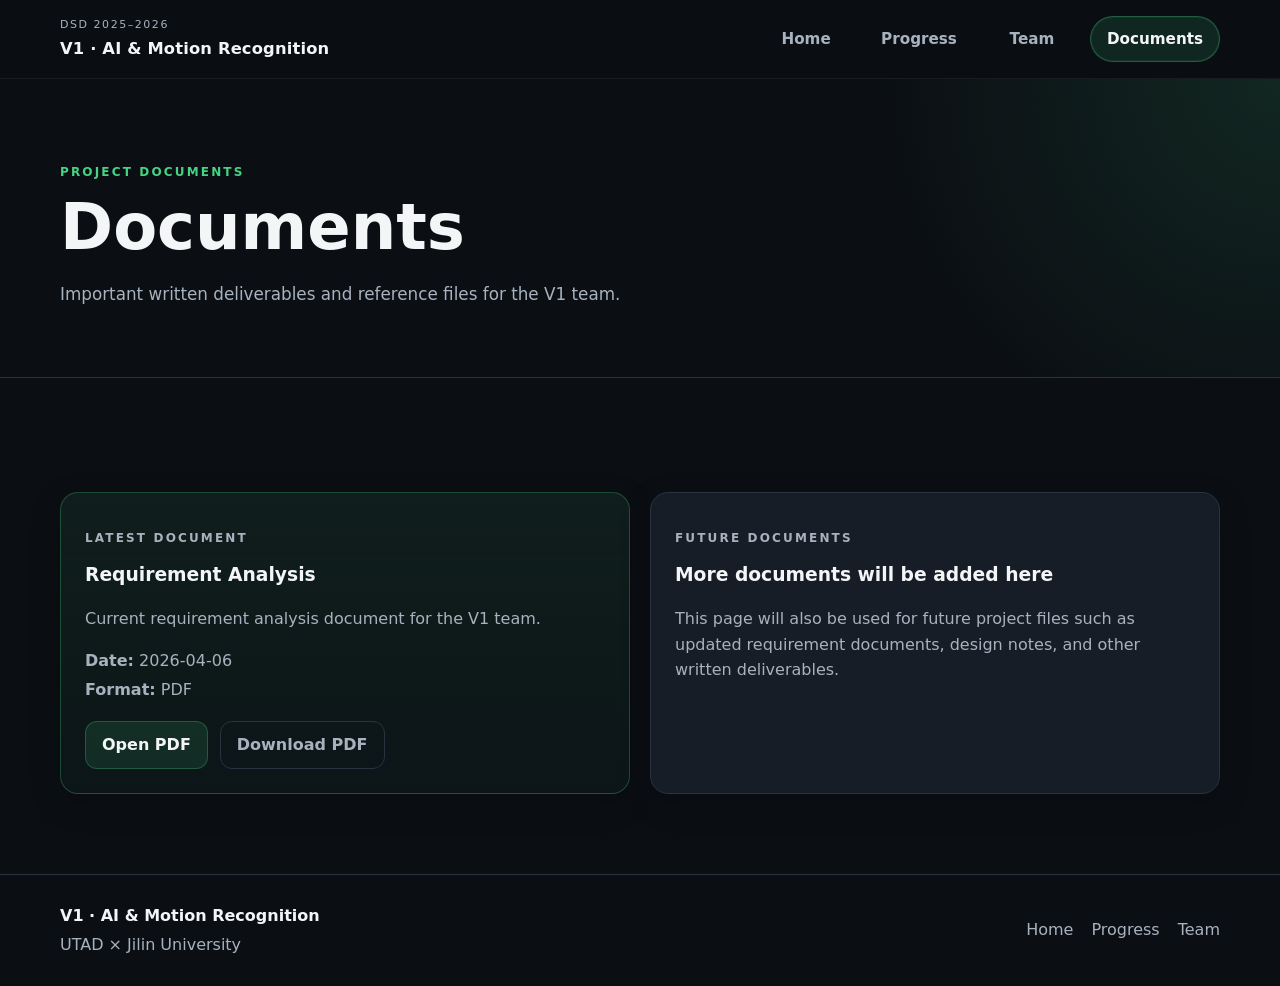
==== documents.html @ c8ba2cb6 "Clean history and remove large executable" ====
<!DOCTYPE html>
<html lang="en">
<head>
  <meta charset="UTF-8" />
  <meta name="viewport" content="width=device-width, initial-scale=1.0" />
  <title>V1 · Documents</title>
  <meta name="description" content="Project documents for V1 AI & Motion Recognition." />
  <link rel="stylesheet" href="style.css" />
</head>
<body>
  <header class="topbar">
    <div class="container nav">
      <div class="brand">
        <span class="brand-tag">DSD 2025–2026</span>
        <span class="brand-title">V1 · AI & Motion Recognition</span>
      </div>

      <button class="menu-toggle" id="menuToggle" aria-label="Open menu">☰</button>

      <nav id="mainNav" class="nav-links">
        <a href="index.html" class="nav-link">Home</a>
        <a href="progress.html" class="nav-link">Progress</a>
        <a href="team.html" class="nav-link">Team</a>
        <a href="documents.html" class="nav-link">Documents</a>
      </nav>
    </div>
  </header>

  <section class="hero" style="padding: 72px 0 52px;">
    <div class="container">
      <p class="eyebrow">PROJECT DOCUMENTS</p>
      <h1 style="max-width: none;">Documents</h1>
      <p class="hero-text">
        Important written deliverables and reference files for the V1 team.
      </p>
    </div>
  </section>

  <section class="section">
    <div class="container">
      <div class="grid two">
        <div class="card document-card featured-doc">
          <p class="section-number">LATEST DOCUMENT</p>
          <h3>Requirement Analysis</h3>
          <p>
            Current requirement analysis document for the V1 team.
          </p>

          <div class="doc-meta">
            <p><strong>Date:</strong> 2026-04-06</p>
            <p><strong>Format:</strong> PDF</p>
          </div>

          <div class="doc-actions">
            <a class="doc-button" href="assets/docs/requirement-analysis.pdf" target="_blank">Open PDF</a>
            <a class="doc-button secondary" href="assets/docs/requirement-analysis.pdf" download>Download PDF</a>
          </div>
        </div>

        <div class="card document-card">
          <p class="section-number">FUTURE DOCUMENTS</p>
          <h3>More documents will be added here</h3>
          <p>
            This page will also be used for future project files such as updated requirement documents,
            design notes, and other written deliverables.
          </p>
        </div>
      </div>
    </div>
  </section>

  <footer class="footer">
    <div class="container footer-wrap">
      <div>
        <strong>V1 · AI & Motion Recognition</strong>
        <p>UTAD × Jilin University</p>
      </div>

      <div class="footer-links">
        <a href="index.html">Home</a>
        <a href="progress.html">Progress</a>
        <a href="team.html">Team</a>
      </div>
    </div>
  </footer>

  <script src="script.js"></script>
</body>
</html>
---- style.css ----
:root {
  --bg: #0b0f14;
  --bg-soft: #121821;
  --card: #161d27;
  --text: #f3f5f7;
  --muted: #a8b2bf;
  --line: #283241;
  --accent: #45d483;
  --accent-soft: rgba(69, 212, 131, 0.12);
  --container: 1160px;
  --radius: 18px;
  --shadow: 0 10px 30px rgba(0, 0, 0, 0.22);
}

* {
  box-sizing: border-box;
}

html {
  scroll-behavior: smooth;
}

body {
  margin: 0;
  font-family: Inter, system-ui, Arial, sans-serif;
  background: var(--bg);
  color: var(--text);
  line-height: 1.6;
}

a {
  color: inherit;
  text-decoration: none;
}

.container {
  width: min(var(--container), calc(100% - 2rem));
  margin: 0 auto;
}

/* NAVBAR */

.topbar {
  position: sticky;
  top: 0;
  z-index: 100;
  background: rgba(11, 15, 20, 0.88);
  backdrop-filter: blur(12px);
  border-bottom: 1px solid rgba(255, 255, 255, 0.06);
}

.nav {
  display: flex;
  align-items: center;
  justify-content: space-between;
  min-height: 78px;
  gap: 20px;
}

.brand {
  display: flex;
  flex-direction: column;
  gap: 2px;
}

.brand-tag {
  font-size: 11px;
  color: var(--muted);
  text-transform: uppercase;
  letter-spacing: 0.14em;
}

.brand-title {
  font-weight: 800;
  font-size: 1.02rem;
  letter-spacing: 0.01em;
}

.nav-links {
  display: flex;
  align-items: center;
  gap: 10px;
}

.nav-link {
  display: inline-flex;
  align-items: center;
  justify-content: center;
  min-width: 96px;
  padding: 10px 16px;
  border-radius: 999px;
  border: 1px solid transparent;
  color: var(--muted);
  font-size: 0.95rem;
  font-weight: 600;
  background: transparent;
  transition: 0.2s ease;
}

.nav-link:hover {
  color: var(--text);
  background: rgba(255, 255, 255, 0.05);
  border-color: rgba(255, 255, 255, 0.08);
}

 .nav-link.active {
  color: var(--text);
  background: var(--accent-soft);
  border-color: rgba(69, 212, 131, 0.32);
  box-shadow: inset 0 0 0 1px rgba(69, 212, 131, 0.08);
}

.menu-toggle {
  display: none;
  background: rgba(255, 255, 255, 0.03);
  border: 1px solid var(--line);
  color: var(--text);
  border-radius: 12px;
  padding: 9px 12px;
  cursor: pointer;
  font-size: 1rem;
}

/* HERO */

.hero {
  padding: 90px 0 70px;
  border-bottom: 1px solid var(--line);
  background:
    radial-gradient(circle at top right, rgba(69, 212, 131, 0.12), transparent 30%),
    var(--bg);
}

.hero-grid {
  display: grid;
  grid-template-columns: 1.15fr 1fr;
  gap: 40px;
  align-items: center;
}

.eyebrow,
.section-number {
  color: var(--accent);
  font-size: 12px;
  font-weight: 700;
  letter-spacing: 0.18em;
  text-transform: uppercase;
}

.hero h1 {
  font-size: clamp(2.4rem, 5vw, 4.4rem);
  line-height: 1.05;
  margin: 12px 0 20px;
  max-width: 12ch;
}

.hero-text,
.section-intro {
  color: var(--muted);
  font-size: 1.05rem;
  max-width: 760px;
}

.hero-tags {
  display: flex;
  flex-wrap: wrap;
  gap: 12px;
  margin-top: 28px;
}

.hero-tags span,
.badge {
  border: 1px solid var(--line);
  background: var(--bg-soft);
  padding: 8px 12px;
  border-radius: 999px;
  font-size: 0.9rem;
  color: var(--muted);
}

.badge.active {
  border-color: rgba(69, 212, 131, 0.4);
  background: var(--accent-soft);
  color: var(--text);
}

.hero-cards {
  display: grid;
  grid-template-columns: 1fr 1fr;
  gap: 16px;
}

/* SECTIONS */

.section {
  padding: 80px 0;
}

.section.alt {
  background: var(--bg-soft);
  border-top: 1px solid var(--line);
  border-bottom: 1px solid var(--line);
}

.section h2 {
  font-size: clamp(1.8rem, 3vw, 2.6rem);
  margin: 8px 0 14px;
}

.grid {
  display: grid;
  gap: 20px;
  margin-top: 34px;
}

.grid.three {
  grid-template-columns: repeat(3, 1fr);
}

.grid.two {
  grid-template-columns: repeat(2, 1fr);
}

/* CARDS */

.card {
  background: var(--card);
  border: 1px solid var(--line);
  border-radius: var(--radius);
  padding: 24px;
  box-shadow: var(--shadow);
}

.card h3 {
  margin-top: 0;
  margin-bottom: 10px;
}

.card p,
.card li {
  color: var(--muted);
}

.card ul {
  margin: 14px 0 0;
  padding-left: 20px;
}

.card-top {
  display: flex;
  justify-content: space-between;
  align-items: center;
  gap: 12px;
}

.stat-card h3 {
  margin: 6px 0;
  font-size: 1.35rem;
}

.stat-label,
.news-meta,
.role {
  color: var(--muted);
  font-size: 0.92rem;
}

/* ARCHITECTURE */

.arch-box {
  background: var(--card);
  border: 1px solid var(--line);
  border-radius: var(--radius);
  padding: 24px;
  min-height: 220px;
}

.arch-box.featured {
  background: linear-gradient(180deg, rgba(69, 212, 131, 0.12), rgba(69, 212, 131, 0.05));
  border-color: rgba(69, 212, 131, 0.28);
}

.arch-label {
  display: inline-block;
  color: var(--accent);
  font-size: 0.82rem;
  margin-bottom: 8px;
  text-transform: uppercase;
  letter-spacing: 0.08em;
}

.system-layout {
  display: grid;
  grid-template-columns: 1fr 1.25fr 1fr;
  gap: 20px;
  margin-top: 34px;
  align-items: stretch;
}

.server-box {
  min-height: auto;
}

.server-split {
  display: grid;
  grid-template-columns: 1fr 1fr;
  gap: 14px;
  margin-top: 16px;
}

.mini-panel {
  background: rgba(255, 255, 255, 0.04);
  border: 1px solid rgba(255, 255, 255, 0.08);
  border-radius: 14px;
  padding: 16px;
}

.mini-panel h4 {
  margin: 0 0 8px;
  font-size: 1rem;
}

.mini-panel p {
  margin: 0;
  color: var(--muted);
}

.flow-note {
  margin-top: 16px;
  padding: 14px 16px;
  border-radius: 14px;
  background: rgba(0, 0, 0, 0.14);
  color: var(--muted);
  border: 1px solid rgba(255, 255, 255, 0.08);
}

/* NEWS / TEAM */

.news-list {
  display: grid;
  gap: 18px;
  margin-top: 34px;
}

.member-card {
  text-align: center;
}

.avatar {
  width: 60px;
  height: 60px;
  border-radius: 16px;
  display: grid;
  place-items: center;
  background: var(--accent-soft);
  border: 1px solid rgba(69, 212, 131, 0.25);
  margin: 0 auto 14px;
  font-weight: 700;
  color: var(--text);
}

.member-meta {
  color: var(--accent);
  font-size: 0.9rem;
  font-weight: 600;
  margin-top: -2px;
  margin-bottom: 10px;
}

/* FOOTER */

.footer {
  border-top: 1px solid var(--line);
  padding: 28px 0;
}

.footer-wrap {
  display: flex;
  align-items: center;
  justify-content: space-between;
  gap: 20px;
}

.footer-wrap p {
  margin: 4px 0 0;
  color: var(--muted);
}

.footer-links {
  display: flex;
  gap: 18px;
  flex-wrap: wrap;
}

.footer-links a {
  color: var(--muted);
}

.footer-links a:hover {
  color: var(--text);
}

/* RESPONSIVE */

@media (max-width: 1100px) {
  .system-layout,
  .server-split {
    grid-template-columns: 1fr;
  }
}

@media (max-width: 980px) {
  .hero-grid,
  .grid.three,
  .grid.two {
    grid-template-columns: 1fr;
  }

  .hero-cards {
    grid-template-columns: 1fr;
  }
}

@media (max-width: 760px) {
  .menu-toggle {
    display: block;
  }

  .nav-links {
    position: absolute;
    top: 78px;
    left: 0;
    right: 0;
    display: none;
    flex-direction: column;
    align-items: stretch;
    gap: 0;
    background: rgba(11, 15, 20, 0.98);
    border-bottom: 1px solid var(--line);
    padding: 10px;
  }

  .nav-links.open {
    display: flex;
  }

  .nav-link {
    width: 100%;
    min-width: unset;
    justify-content: flex-start;
    border-radius: 14px;
    padding: 14px 16px;
  }

  .footer-wrap {
    flex-direction: column;
    align-items: flex-start;
  }
}

.status-list {
  list-style: none;
  padding-left: 0;
  margin: 14px 0 0;
}

.status-list li {
  display: flex;
  flex-direction: column;
  gap: 4px;
  padding: 12px 0;
  border-bottom: 1px solid rgba(255, 255, 255, 0.06);
}

.status-list li:last-child {
  border-bottom: none;
}

.item-date {
  font-size: 0.82rem;
  font-weight: 700;
  color: var(--accent);
  letter-spacing: 0.03em;
}

.item-text {
  color: var(--muted);
}

.work-log-section {
  padding: 48px 0 0;
}

.avatar-img {
  width: 84px;
  height: 84px;
  border-radius: 20px;
  object-fit: cover;
  display: block;
  margin: 0 auto 14px;
  border: 1px solid rgba(69, 212, 131, 0.25);
  box-shadow: var(--shadow);
}

.avatar-detail {
  width: 96px;
  height: 96px;
  margin: 0;
}

.member-link-card {
  transition: transform 0.2s ease, border-color 0.2s ease;
}

.member-link-card:hover {
  transform: translateY(-4px);
  border-color: rgba(69, 212, 131, 0.28);
}

.member-detail-section {
  scroll-margin-top: 110px;
}

.member-detail-header {
  display: flex;
  gap: 20px;
  align-items: center;
  margin-bottom: 18px;
}

.member-summary {
  margin-bottom: 22px;
}

.detail-grid,
.detail-status-grid {
  margin-top: 18px;
}

.detail-box {
  background: rgba(255, 255, 255, 0.03);
  border: 1px solid rgba(255, 255, 255, 0.06);
  border-radius: 14px;
  padding: 18px;
}

.detail-list {
  margin: 12px 0 0;
  padding-left: 18px;
}

.detail-last-updated {
  color: var(--muted);
  font-size: 0.9rem;
  margin-top: 6px;
}

.worklog-box {
  margin-top: 18px;
}

.worklog-list {
  display: grid;
  gap: 16px;
  margin-top: 14px;
}

.worklog-item {
  display: grid;
  grid-template-columns: 130px 1fr;
  gap: 16px;
  padding: 14px 0;
  border-bottom: 1px solid rgba(255, 255, 255, 0.06);
}

.worklog-item:last-child {
  border-bottom: none;
}

.worklog-date {
  font-size: 0.85rem;
  font-weight: 700;
  color: var(--accent);
}

.worklog-content h4 {
  margin: 0 0 6px;
  font-size: 1rem;
}

.worklog-content p {
  margin: 0;
  color: var(--muted);
}

@media (max-width: 760px) {
  .member-detail-header {
    flex-direction: column;
    align-items: flex-start;
  }

  .worklog-item {
    grid-template-columns: 1fr;
    gap: 8px;
  }
}

.avatar-small {
  width: 110px;
  height: 110px;
  border-radius: 20px;
  object-fit: cover;
}

.avatar-small {
  width: 110px;
  height: 110px;
  border-radius: 20px;
  object-fit: cover;
}

.document-card {
  min-height: 260px;
}

.featured-doc {
  border-color: rgba(69, 212, 131, 0.28);
  background: linear-gradient(180deg, rgba(69, 212, 131, 0.08), rgba(69, 212, 131, 0.03));
}

.doc-meta {
  margin-top: 14px;
}

.doc-meta p {
  margin: 4px 0;
}

.doc-actions {
  display: flex;
  gap: 12px;
  flex-wrap: wrap;
  margin-top: 18px;
}

.doc-button {
  display: inline-block;
  padding: 10px 16px;
  border-radius: 12px;
  border: 1px solid rgba(69, 212, 131, 0.28);
  background: var(--accent-soft);
  color: var(--text);
  font-weight: 600;
  transition: 0.2s ease;
}

.doc-button:hover {
  background: rgba(69, 212, 131, 0.18);
}

.doc-button.secondary {
  background: transparent;
  border: 1px solid var(--line);
  color: var(--muted);
}

.doc-button.secondary:hover {
  color: var(--text);
  background: rgba(255, 255, 255, 0.05);
}
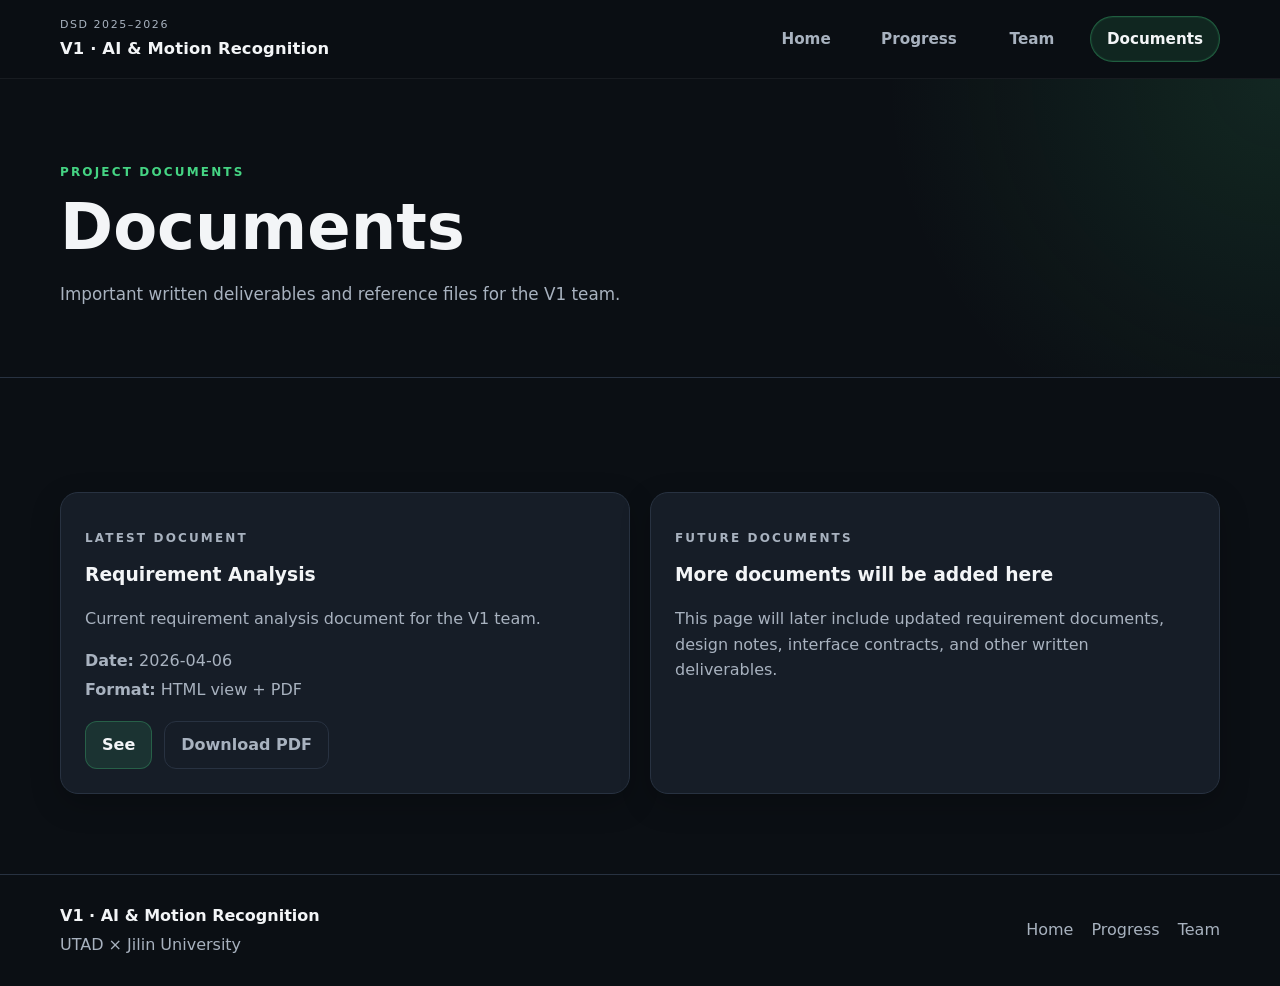
==== commit 68963539: "Move requirement analysis HTML to assets and update documents page" ====
--- a/documents.html
+++ b/documents.html
@@ -6,6 +6,52 @@
   <title>V1 · Documents</title>
   <meta name="description" content="Project documents for V1 AI & Motion Recognition." />
   <link rel="stylesheet" href="style.css" />
+  <style>
+    .document-card {
+      min-height: 260px;
+    }
+
+    .doc-meta {
+      margin-top: 14px;
+    }
+
+    .doc-meta p {
+      margin: 4px 0;
+    }
+
+    .doc-actions {
+      display: flex;
+      gap: 12px;
+      flex-wrap: wrap;
+      margin-top: 18px;
+    }
+
+    .doc-button {
+      display: inline-block;
+      padding: 10px 16px;
+      border-radius: 12px;
+      border: 1px solid rgba(69, 212, 131, 0.28);
+      background: var(--accent-soft);
+      color: var(--text);
+      font-weight: 600;
+      transition: 0.2s ease;
+    }
+
+    .doc-button:hover {
+      background: rgba(69, 212, 131, 0.18);
+    }
+
+    .doc-button.secondary {
+      background: transparent;
+      border: 1px solid var(--line);
+      color: var(--muted);
+    }
+
+    .doc-button.secondary:hover {
+      color: var(--text);
+      background: rgba(255, 255, 255, 0.05);
+    }
+  </style>
 </head>
 <body>
   <header class="topbar">
@@ -39,7 +85,7 @@
   <section class="section">
     <div class="container">
       <div class="grid two">
-        <div class="card document-card featured-doc">
+        <div class="card document-card">
           <p class="section-number">LATEST DOCUMENT</p>
           <h3>Requirement Analysis</h3>
           <p>
@@ -48,11 +94,11 @@
 
           <div class="doc-meta">
             <p><strong>Date:</strong> 2026-04-06</p>
-            <p><strong>Format:</strong> PDF</p>
+            <p><strong>Format:</strong> HTML view + PDF</p>
           </div>
 
           <div class="doc-actions">
-            <a class="doc-button" href="assets/docs/requirement-analysis.pdf" target="_blank">Open PDF</a>
+            <a class="doc-button" href="assets/docs/requirement-analysis.html">See</a>
             <a class="doc-button secondary" href="assets/docs/requirement-analysis.pdf" download>Download PDF</a>
           </div>
         </div>
@@ -61,8 +107,8 @@
           <p class="section-number">FUTURE DOCUMENTS</p>
           <h3>More documents will be added here</h3>
           <p>
-            This page will also be used for future project files such as updated requirement documents,
-            design notes, and other written deliverables.
+            This page will later include updated requirement documents, design notes,
+            interface contracts, and other written deliverables.
           </p>
         </div>
       </div>
--- a/style.css
+++ b/style.css
@@ -667,4 +667,197 @@
 .doc-button.secondary:hover {
   color: var(--text);
   background: rgba(255, 255, 255, 0.05);
+}
+
+.doc-accordion {
+  border: 1px solid var(--line);
+  border-radius: var(--radius);
+  background: var(--card);
+  box-shadow: var(--shadow);
+  overflow: hidden;
+}
+
+.doc-summary {
+  list-style: none;
+  cursor: pointer;
+  padding: 24px;
+  display: flex;
+  align-items: flex-start;
+  justify-content: space-between;
+  gap: 18px;
+}
+
+.doc-summary::-webkit-details-marker {
+  display: none;
+}
+
+.doc-summary h3 {
+  margin: 8px 0 8px;
+}
+
+.doc-summary-text {
+  margin: 0;
+  color: var(--muted);
+}
+
+.doc-toggle-hint {
+  color: var(--muted);
+  font-size: 0.9rem;
+  white-space: nowrap;
+  padding-top: 6px;
+}
+
+.doc-viewer-card {
+  border-top: 1px solid rgba(255, 255, 255, 0.06);
+  background: rgba(255, 255, 255, 0.02);
+}
+
+.doc-toolbar {
+  display: flex;
+  align-items: center;
+  justify-content: space-between;
+  gap: 16px;
+  padding: 16px 24px;
+  border-bottom: 1px solid rgba(255, 255, 255, 0.06);
+}
+
+.doc-toolbar-left {
+  display: flex;
+  align-items: center;
+  gap: 10px;
+  flex-wrap: wrap;
+}
+
+.doc-toolbar-left strong {
+  color: var(--text);
+}
+
+.doc-toolbar-left span {
+  color: var(--muted);
+  font-size: 0.9rem;
+}
+
+.doc-download {
+  display: inline-block;
+  padding: 10px 16px;
+  border-radius: 12px;
+  border: 1px solid rgba(69, 212, 131, 0.28);
+  background: var(--accent-soft);
+  color: var(--text);
+  font-weight: 600;
+  transition: 0.2s ease;
+  white-space: nowrap;
+}
+
+.doc-download:hover {
+  background: rgba(69, 212, 131, 0.18);
+}
+
+.pdf-frame {
+  width: 100%;
+  height: 950px;
+  border: 0;
+  display: block;
+  background: #fff;
+}
+
+.pdf-fallback {
+  padding: 24px;
+  color: var(--muted);
+}
+
+.pdf-fallback a {
+  color: var(--text);
+  text-decoration: underline;
+}
+
+@media (max-width: 760px) {
+  .doc-summary,
+  .doc-toolbar {
+    flex-direction: column;
+    align-items: flex-start;
+  }
+
+  .doc-toggle-hint {
+    padding-top: 0;
+  }
+
+  .pdf-frame {
+    height: 700px;
+  }
+}
+
+.document-entry {
+  cursor: pointer;
+  transition: transform 0.2s ease, border-color 0.2s ease;
+}
+
+.document-entry:hover {
+  transform: translateY(-4px);
+  border-color: rgba(69, 212, 131, 0.28);
+}
+
+.doc-overlay {
+  position: fixed;
+  inset: 0;
+  background: rgba(3, 6, 10, 0.9);
+  backdrop-filter: blur(8px);
+  z-index: 999;
+  display: none;
+  padding: 24px;
+}
+
+.doc-overlay.open {
+  display: block;
+}
+
+.doc-overlay-inner {
+  width: min(1100px, 100%);
+  height: calc(100vh - 48px);
+  margin: 0 auto;
+  background: var(--bg);
+  border: 1px solid var(--line);
+  border-radius: 20px;
+  overflow: hidden;
+  display: flex;
+  flex-direction: column;
+}
+
+.doc-overlay-topbar {
+  display: flex;
+  justify-content: space-between;
+  align-items: flex-start;
+  gap: 16px;
+  padding: 24px;
+  border-bottom: 1px solid var(--line);
+}
+
+.doc-overlay-actions {
+  display: flex;
+  gap: 12px;
+  flex-wrap: wrap;
+}
+
+.doc-overlay-content {
+  padding: 24px;
+  overflow-y: auto;
+}
+
+.doc-overlay-content h3 {
+  margin-top: 0;
+  margin-bottom: 10px;
+}
+
+.doc-overlay-content p,
+.doc-overlay-content li {
+  color: var(--muted);
+}
+
+.doc-close-button {
+  padding: 10px 16px;
+  border-radius: 12px;
+  border: 1px solid var(--line);
+  background: transparent;
+  color: var(--text);
+  cursor: pointer;
 }
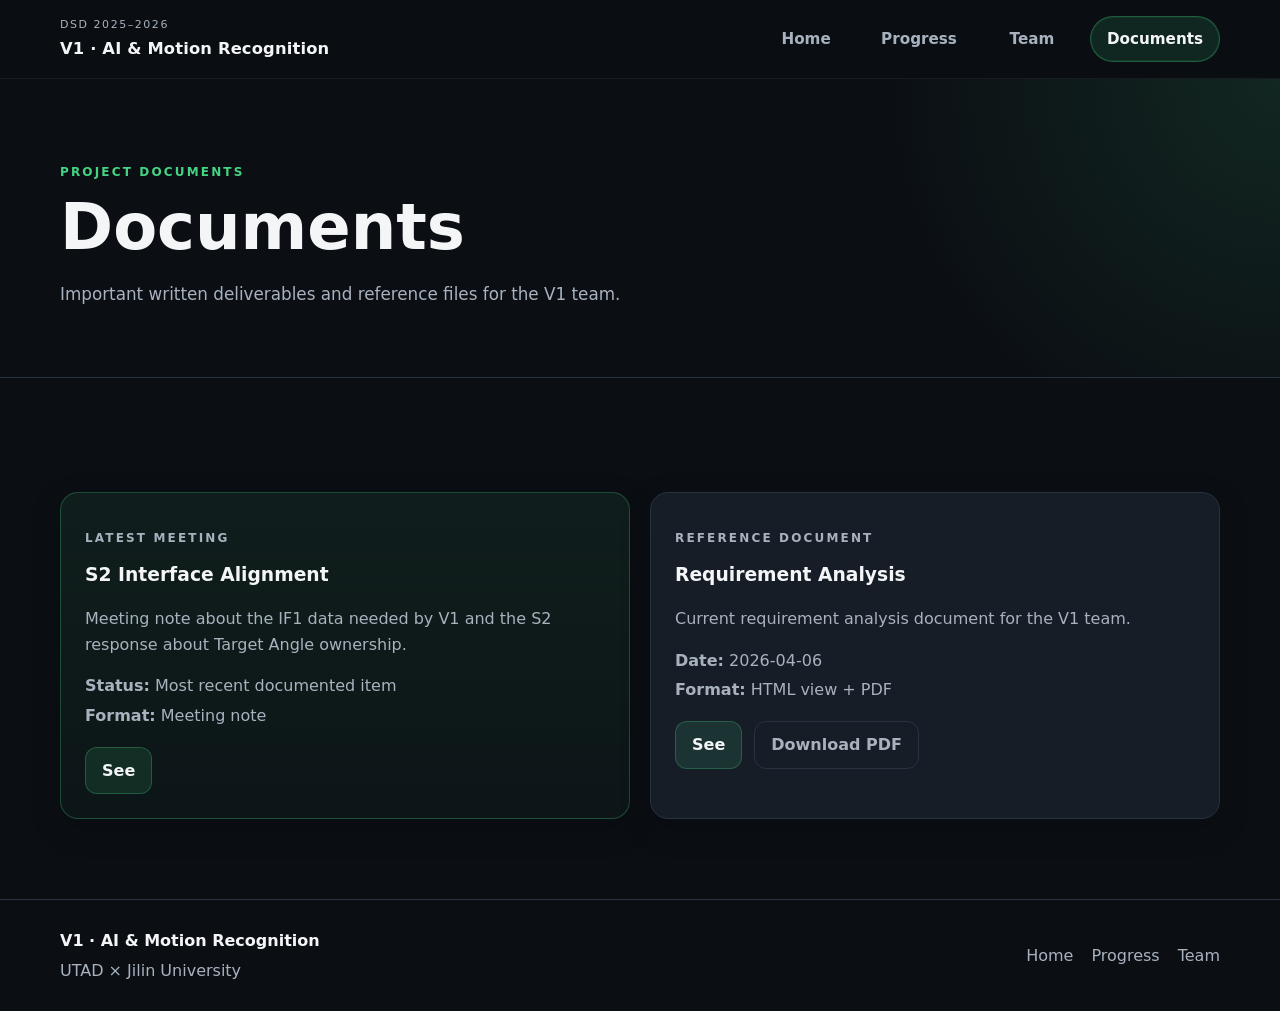
==== commit d05a08f6: "meeting S2 update" ====
--- a/documents.html
+++ b/documents.html
@@ -85,8 +85,25 @@
   <section class="section">
     <div class="container">
       <div class="grid two">
+        <div class="card document-card featured-doc">
+          <p class="section-number">LATEST MEETING</p>
+          <h3>S2 Interface Alignment</h3>
+          <p>
+            Meeting note about the IF1 data needed by V1 and the S2 response about Target Angle ownership.
+          </p>
+
+          <div class="doc-meta">
+            <p><strong>Status:</strong> Most recent documented item</p>
+            <p><strong>Format:</strong> Meeting note</p>
+          </div>
+
+          <div class="doc-actions">
+            <button class="doc-button" type="button" data-overlay-target="s2MeetingOverlay">See</button>
+          </div>
+        </div>
+
         <div class="card document-card">
-          <p class="section-number">LATEST DOCUMENT</p>
+          <p class="section-number">REFERENCE DOCUMENT</p>
           <h3>Requirement Analysis</h3>
           <p>
             Current requirement analysis document for the V1 team.
@@ -98,22 +115,122 @@
           </div>
 
           <div class="doc-actions">
-            <a class="doc-button" href="assets/docs/requirement-analysis.html">See</a>
+            <button class="doc-button" type="button" data-overlay-target="requirementOverlay">See</button>
             <a class="doc-button secondary" href="assets/docs/requirement-analysis.pdf" download>Download PDF</a>
           </div>
         </div>
-
-        <div class="card document-card">
-          <p class="section-number">FUTURE DOCUMENTS</p>
-          <h3>More documents will be added here</h3>
+      </div>
+    </div>
+  </section>
+
+  <div class="doc-overlay" id="s2MeetingOverlay" role="dialog" aria-modal="true" aria-labelledby="s2MeetingTitle">
+    <div class="doc-overlay-inner">
+      <div class="doc-overlay-topbar">
+        <div>
+          <p class="section-number">MEETING NOTE</p>
+          <h2 id="s2MeetingTitle">S2 Interface Alignment</h2>
+          <p class="doc-summary-text">
+            Record of the V1 and S2 discussion about IF1 data requirements and expected comparison values.
+          </p>
+        </div>
+
+        <div class="doc-overlay-actions">
+          <button class="doc-close-button" type="button" data-overlay-close>Close</button>
+        </div>
+      </div>
+
+      <div class="doc-overlay-content">
+        <div class="detail-box">
+          <h3>V1 request to S2</h3>
           <p>
-            This page will later include updated requirement documents, design notes,
-            interface contracts, and other written deliverables.
-          </p>
-        </div>
-      </div>
-    </div>
-  </section>
+            V1 explained that the motion-recognition pipeline ideally needs the following information from S2:
+          </p>
+          <ul class="status-list">
+            <li>
+              <span class="item-text">Measured sensor data or motion stream.</span>
+            </li>
+            <li>
+              <span class="item-text">Timestamp or sequence information.</span>
+            </li>
+            <li>
+              <span class="item-text">Sensor or joint identification, if available.</span>
+            </li>
+            <li>
+              <span class="item-text">Payload format and units defined in IF1.</span>
+            </li>
+            <li>
+              <span class="item-text">Payload status and error information.</span>
+            </li>
+            <li>
+              <span class="item-text">Target Angle or expected values used for comparison.</span>
+            </li>
+          </ul>
+        </div>
+
+        <div class="grid two detail-grid">
+          <div class="detail-box">
+            <h3>S2 response</h3>
+            <p>
+              S2 confirmed that they can provide the requested sensor-side data. According to their analysis,
+              the expected Target Angle value may not be provided by S2 and may be stored in the V2 database.
+            </p>
+            <ul class="status-list">
+              <li>
+                <span class="item-date">Confirmed by S2</span>
+                <span class="item-text">Measured data, timing or sequence information, identifiers when available, IF1 format and units, and payload status or error information can be provided.</span>
+              </li>
+              <li>
+                <span class="item-date">Open dependency</span>
+                <span class="item-text">Target Angle / expected values must be aligned with V2 or the agreed server workflow.</span>
+              </li>
+            </ul>
+          </div>
+
+          <div class="detail-box">
+            <h3>Follow-up for V1</h3>
+            <ul class="status-list">
+              <li>
+                <span class="item-date">IF1</span>
+                <span class="item-text">Keep the S2 -> V1 contract focused on motion payload structure, timing/order, sensor or joint identifiers, units, status, and error fields.</span>
+              </li>
+              <li>
+                <span class="item-date">V1-V2</span>
+                <span class="item-text">Confirm with V2 where Target Angle / expected values are stored and how V1 can access them for comparison.</span>
+              </li>
+              <li>
+                <span class="item-date">Comparison logic</span>
+                <span class="item-text">Treat missing expected values as a partial comparison case until the source of truth is agreed.</span>
+              </li>
+            </ul>
+          </div>
+        </div>
+      </div>
+    </div>
+  </div>
+
+  <div class="doc-overlay" id="requirementOverlay" role="dialog" aria-modal="true" aria-labelledby="requirementTitle">
+    <div class="doc-overlay-inner">
+      <div class="doc-overlay-topbar">
+        <div>
+          <p class="section-number">DOCUMENT</p>
+          <h2 id="requirementTitle">Requirement Analysis</h2>
+          <p class="doc-summary-text">
+            Current requirement analysis document for the V1 team.
+          </p>
+        </div>
+
+        <div class="doc-overlay-actions">
+          <a class="doc-button" href="assets/docs/requirement-analysis.html">Open full page</a>
+          <a class="doc-button secondary" href="assets/docs/requirement-analysis.pdf" download>Download PDF</a>
+          <button class="doc-close-button" type="button" data-overlay-close>Close</button>
+        </div>
+      </div>
+
+      <div class="doc-overlay-content frame-content">
+        <iframe class="doc-overlay-frame" src="assets/docs/requirement-analysis.html" title="Requirement Analysis"></iframe>
+      </div>
+    </div>
+  </div>
 
   <footer class="footer">
     <div class="container footer-wrap">
@@ -132,4 +249,4 @@
 
   <script src="script.js"></script>
 </body>
-</html>+</html>
--- a/style.css
+++ b/style.css
@@ -650,6 +650,8 @@
   border: 1px solid rgba(69, 212, 131, 0.28);
   background: var(--accent-soft);
   color: var(--text);
+  cursor: pointer;
+  font: inherit;
   font-weight: 600;
   transition: 0.2s ease;
 }
@@ -839,8 +841,23 @@
 }
 
 .doc-overlay-content {
+  flex: 1;
+  min-height: 0;
   padding: 24px;
   overflow-y: auto;
+}
+
+.doc-overlay-content.frame-content {
+  padding: 0;
+  overflow: hidden;
+}
+
+.doc-overlay-frame {
+  width: 100%;
+  height: 100%;
+  border: 0;
+  display: block;
+  background: #fff;
 }
 
 .doc-overlay-content h3 {
@@ -860,4 +877,5 @@
   background: transparent;
   color: var(--text);
   cursor: pointer;
-}+  font: inherit;
+}
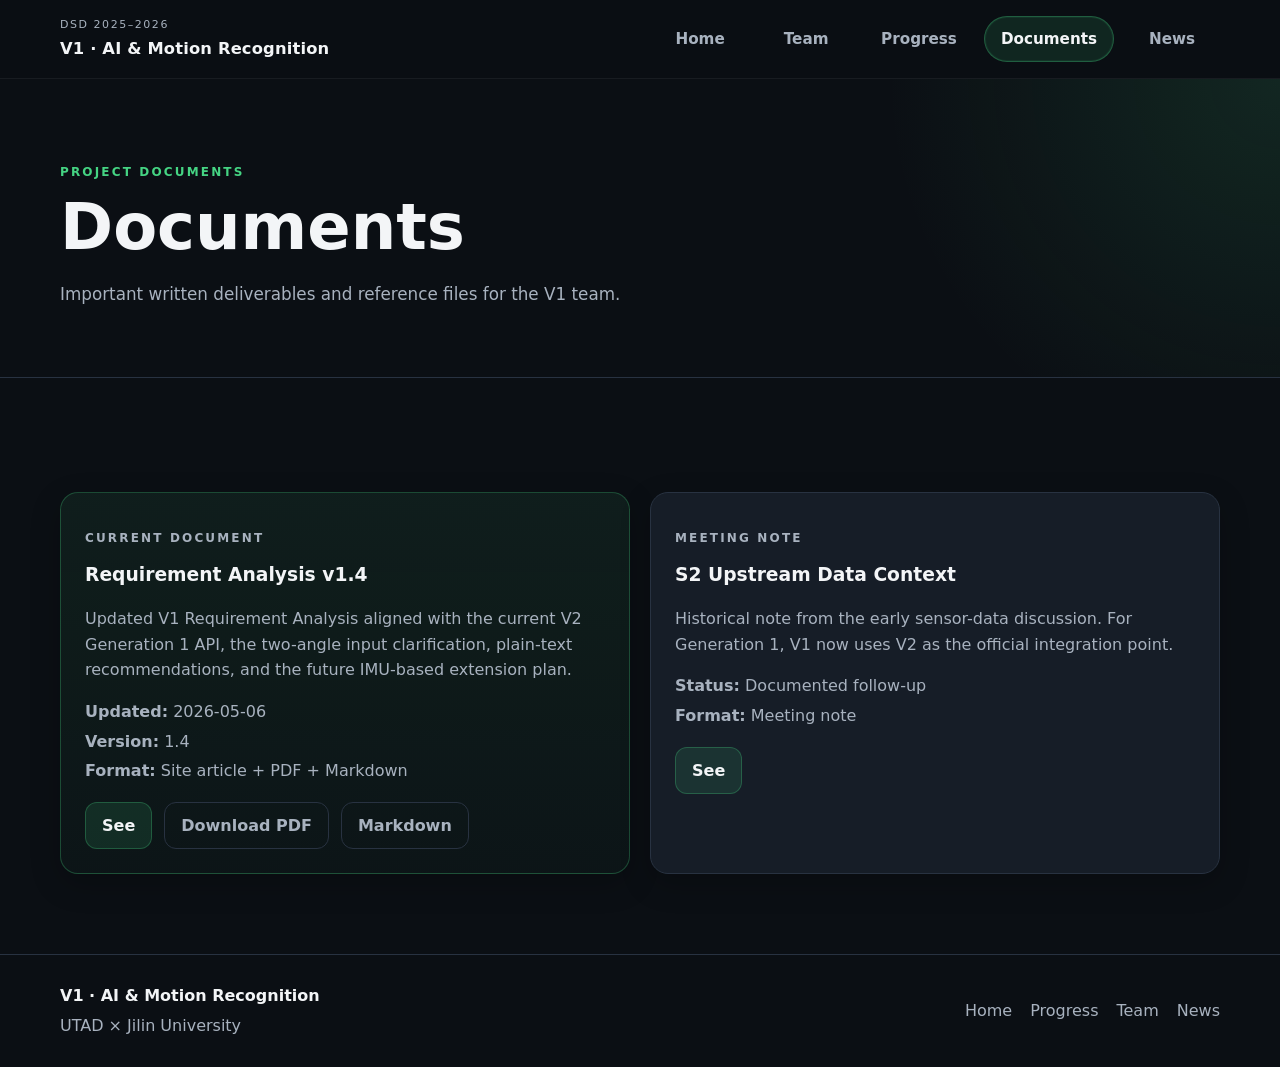
==== commit 83d7e9ac: "updated requirement analysis" ====
--- a/documents.html
+++ b/documents.html
@@ -33,6 +33,8 @@
       border: 1px solid rgba(69, 212, 131, 0.28);
       background: var(--accent-soft);
       color: var(--text);
+      cursor: pointer;
+      font: inherit;
       font-weight: 600;
       transition: 0.2s ease;
     }
@@ -61,13 +63,14 @@
         <span class="brand-title">V1 · AI & Motion Recognition</span>
       </div>
 
-      <button class="menu-toggle" id="menuToggle" aria-label="Open menu">☰</button>
+      <button class="menu-toggle" id="menuToggle" aria-label="Open menu">&#9776;</button>
 
       <nav id="mainNav" class="nav-links">
         <a href="index.html" class="nav-link">Home</a>
+        <a href="team.html" class="nav-link">Team</a>
         <a href="progress.html" class="nav-link">Progress</a>
-        <a href="team.html" class="nav-link">Team</a>
         <a href="documents.html" class="nav-link">Documents</a>
+        <a href="news.html" class="nav-link">News</a>
       </nav>
     </div>
   </header>
@@ -86,37 +89,41 @@
     <div class="container">
       <div class="grid two">
         <div class="card document-card featured-doc">
-          <p class="section-number">LATEST MEETING</p>
-          <h3>S2 Interface Alignment</h3>
+          <p class="section-number">CURRENT DOCUMENT</p>
+          <h3>Requirement Analysis v1.4</h3>
           <p>
-            Meeting note about the IF1 data needed by V1 and the S2 response about Target Angle ownership.
+            Updated V1 Requirement Analysis aligned with the current V2 Generation 1 API, the two-angle input
+            clarification, plain-text recommendations, and the future IMU-based extension plan.
           </p>
 
           <div class="doc-meta">
-            <p><strong>Status:</strong> Most recent documented item</p>
+            <p><strong>Updated:</strong> 2026-05-06</p>
+            <p><strong>Version:</strong> 1.4</p>
+            <p><strong>Format:</strong> Site article + PDF + Markdown</p>
+          </div>
+
+          <div class="doc-actions">
+            <button class="doc-button" type="button" data-overlay-target="requirementOverlay">See</button>
+            <a class="doc-button secondary" href="assets/docs/V1_Requirement_Analysis_v1_4_Updated.pdf" download>Download PDF</a>
+            <a class="doc-button secondary" href="assets/docs/V1_Requirement_Analysis_v1_4_Updated.md">Markdown</a>
+          </div>
+        </div>
+
+        <div class="card document-card">
+          <p class="section-number">MEETING NOTE</p>
+          <h3>S2 Upstream Data Context</h3>
+          <p>
+            Historical note from the early sensor-data discussion. For Generation 1, V1 now uses V2 as the
+            official integration point.
+          </p>
+
+          <div class="doc-meta">
+            <p><strong>Status:</strong> Documented follow-up</p>
             <p><strong>Format:</strong> Meeting note</p>
           </div>
 
           <div class="doc-actions">
             <button class="doc-button" type="button" data-overlay-target="s2MeetingOverlay">See</button>
-          </div>
-        </div>
-
-        <div class="card document-card">
-          <p class="section-number">REFERENCE DOCUMENT</p>
-          <h3>Requirement Analysis</h3>
-          <p>
-            Current requirement analysis document for the V1 team.
-          </p>
-
-          <div class="doc-meta">
-            <p><strong>Date:</strong> 2026-04-06</p>
-            <p><strong>Format:</strong> HTML view + PDF</p>
-          </div>
-
-          <div class="doc-actions">
-            <button class="doc-button" type="button" data-overlay-target="requirementOverlay">See</button>
-            <a class="doc-button secondary" href="assets/docs/requirement-analysis.pdf" download>Download PDF</a>
           </div>
         </div>
       </div>
@@ -128,9 +135,9 @@
       <div class="doc-overlay-topbar">
         <div>
           <p class="section-number">MEETING NOTE</p>
-          <h2 id="s2MeetingTitle">S2 Interface Alignment</h2>
+          <h2 id="s2MeetingTitle">S2 Upstream Data Context</h2>
           <p class="doc-summary-text">
-            Record of the V1 and S2 discussion about IF1 data requirements and expected comparison values.
+            Record of the early sensor-data discussion, kept as upstream context for future richer interfaces.
           </p>
         </div>
 
@@ -141,9 +148,9 @@
 
       <div class="doc-overlay-content">
         <div class="detail-box">
-          <h3>V1 request to S2</h3>
+          <h3>Original data questions</h3>
           <p>
-            V1 explained that the motion-recognition pipeline ideally needs the following information from S2:
+            V1 identified the data that would be useful for a richer motion-recognition pipeline:
           </p>
           <ul class="status-list">
             <li>
@@ -162,7 +169,7 @@
               <span class="item-text">Payload status and error information.</span>
             </li>
             <li>
-              <span class="item-text">Target Angle or expected values used for comparison.</span>
+              <span class="item-text">Target angle or expected values used for comparison.</span>
             </li>
           </ul>
         </div>
@@ -171,35 +178,35 @@
           <div class="detail-box">
             <h3>S2 response</h3>
             <p>
-              S2 confirmed that they can provide the requested sensor-side data. According to their analysis,
-              the expected Target Angle value may not be provided by S2 and may be stored in the V2 database.
+              S2 confirmed that sensor-side data can be provided, but explained that the expected target angle
+              may not belong to S2 and may instead be stored in the V2 database.
             </p>
             <ul class="status-list">
               <li>
                 <span class="item-date">Confirmed by S2</span>
-                <span class="item-text">Measured data, timing or sequence information, identifiers when available, IF1 format and units, and payload status or error information can be provided.</span>
-              </li>
-              <li>
-                <span class="item-date">Open dependency</span>
-                <span class="item-text">Target Angle / expected values must be aligned with V2 or the agreed server workflow.</span>
+                <span class="item-text">Measured data, timing or sequence information, identifiers when available, format and units, and payload status or error information can be provided as upstream sensor context.</span>
+              </li>
+              <li>
+                <span class="item-date">Ownership note</span>
+                <span class="item-text">Target angle or expected values should be confirmed through V2, because V2 is the direct integration point for V1.</span>
               </li>
             </ul>
           </div>
 
           <div class="detail-box">
-            <h3>Follow-up for V1</h3>
+            <h3>Current V1 follow-up</h3>
             <ul class="status-list">
               <li>
-                <span class="item-date">IF1</span>
-                <span class="item-text">Keep the S2 -> V1 contract focused on motion payload structure, timing/order, sensor or joint identifiers, units, status, and error fields.</span>
+                <span class="item-date">Generation 1</span>
+                <span class="item-text">Use V2 as the official V1 data source and output destination.</span>
               </li>
               <li>
                 <span class="item-date">V1-V2</span>
-                <span class="item-text">Confirm with V2 where Target Angle / expected values are stored and how V1 can access them for comparison.</span>
-              </li>
-              <li>
-                <span class="item-date">Comparison logic</span>
-                <span class="item-text">Treat missing expected values as a partial comparison case until the source of truth is agreed.</span>
+                <span class="item-text">Work with the current V2 API using jointAngles, isCorrect, timestamp, and sessionId.</span>
+              </li>
+              <li>
+                <span class="item-date">Future extension</span>
+                <span class="item-text">Revisit targetAngles, sensorData, and errors with V2 after Generation 1.</span>
               </li>
             </ul>
           </div>
@@ -213,21 +220,22 @@
       <div class="doc-overlay-topbar">
         <div>
           <p class="section-number">DOCUMENT</p>
-          <h2 id="requirementTitle">Requirement Analysis</h2>
+          <h2 id="requirementTitle">Requirement Analysis v1.4</h2>
           <p class="doc-summary-text">
-            Current requirement analysis document for the V1 team.
+            Rendered site article generated from the updated Markdown document.
           </p>
         </div>
 
         <div class="doc-overlay-actions">
-          <a class="doc-button" href="assets/docs/requirement-analysis.html">Open full page</a>
-          <a class="doc-button secondary" href="assets/docs/requirement-analysis.pdf" download>Download PDF</a>
+          <a class="doc-button" href="assets/docs/V1_Requirement_Analysis_v1_4_Updated.html">Open full page</a>
+          <a class="doc-button secondary" href="assets/docs/V1_Requirement_Analysis_v1_4_Updated.pdf" download>Download PDF</a>
+          <a class="doc-button secondary" href="assets/docs/V1_Requirement_Analysis_v1_4_Updated.md">Markdown</a>
           <button class="doc-close-button" type="button" data-overlay-close>Close</button>
         </div>
       </div>
 
       <div class="doc-overlay-content frame-content">
-        <iframe class="doc-overlay-frame" src="assets/docs/requirement-analysis.html" title="Requirement Analysis"></iframe>
+        <iframe class="doc-overlay-frame" src="assets/docs/V1_Requirement_Analysis_v1_4_Updated.html" title="Requirement Analysis v1.4"></iframe>
       </div>
     </div>
   </div>
@@ -243,6 +251,7 @@
         <a href="index.html">Home</a>
         <a href="progress.html">Progress</a>
         <a href="team.html">Team</a>
+        <a href="news.html">News</a>
       </div>
     </div>
   </footer>
--- a/style.css
+++ b/style.css
@@ -184,6 +184,14 @@
   color: var(--text);
 }
 
+code {
+  border-radius: 6px;
+  background: rgba(255, 255, 255, 0.08);
+  color: var(--text);
+  font-size: 0.92em;
+  padding: 2px 6px;
+}
+
 .hero-cards {
   display: grid;
   grid-template-columns: 1fr 1fr;
@@ -342,6 +350,150 @@
   margin-top: 34px;
 }
 
+.news-feature {
+  display: grid;
+  gap: 14px;
+  border-color: rgba(69, 212, 131, 0.28);
+  background: linear-gradient(180deg, rgba(69, 212, 131, 0.08), rgba(69, 212, 131, 0.03));
+}
+
+.news-feature h2 {
+  margin: 8px 0 4px;
+}
+
+.news-feature p {
+  margin: 0;
+  color: var(--muted);
+}
+
+.news-timeline {
+  display: grid;
+  gap: 18px;
+  margin-top: 28px;
+}
+
+.news-item {
+  display: grid;
+  grid-template-columns: 150px 1fr;
+  gap: 18px;
+  align-items: start;
+}
+
+.news-date {
+  position: sticky;
+  top: 98px;
+  color: var(--accent);
+  font-size: 0.86rem;
+  font-weight: 800;
+  letter-spacing: 0.04em;
+}
+
+.news-content {
+  padding: 22px;
+}
+
+.news-content h3 {
+  margin: 4px 0 8px;
+}
+
+.news-content p {
+  margin: 0;
+  color: var(--muted);
+}
+
+.roadmap-card {
+  margin-top: 24px;
+  padding: 26px;
+  border: 1px solid rgba(69, 212, 131, 0.28);
+  border-radius: var(--radius);
+  background: linear-gradient(180deg, rgba(69, 212, 131, 0.08), rgba(69, 212, 131, 0.03));
+  box-shadow: var(--shadow);
+}
+
+.roadmap-card h2 {
+  margin: 8px 0 0;
+}
+
+.roadmap-grid {
+  display: grid;
+  gap: 20px;
+  margin-top: 22px;
+}
+
+.roadmap-lane {
+  border: 1px solid var(--line);
+  border-radius: 16px;
+  background: rgba(255, 255, 255, 0.03);
+  padding: 20px;
+}
+
+.roadmap-lane.active-lane {
+  border-color: rgba(69, 212, 131, 0.34);
+}
+
+.roadmap-lane-header {
+  display: grid;
+  gap: 6px;
+  margin-bottom: 18px;
+}
+
+.roadmap-lane-header h3,
+.roadmap-lane-header p {
+  margin: 0;
+}
+
+.roadmap-lane-header p {
+  color: var(--muted);
+}
+
+.roadmap-status {
+  width: fit-content;
+  border: 1px solid rgba(69, 212, 131, 0.3);
+  border-radius: 999px;
+  background: var(--accent-soft);
+  color: var(--text);
+  font-size: 0.78rem;
+  font-weight: 700;
+  padding: 5px 9px;
+}
+
+.roadmap-flow {
+  display: grid;
+  grid-template-columns: minmax(0, 1fr) auto minmax(0, 1fr) auto minmax(0, 1fr);
+  gap: 12px;
+  align-items: stretch;
+}
+
+.roadmap-node {
+  display: grid;
+  gap: 8px;
+  min-height: 120px;
+  border: 1px solid rgba(255, 255, 255, 0.08);
+  border-radius: 14px;
+  background: rgba(11, 15, 20, 0.48);
+  padding: 16px;
+}
+
+.roadmap-node span {
+  color: var(--accent);
+  font-size: 0.78rem;
+  font-weight: 800;
+  letter-spacing: 0.08em;
+  text-transform: uppercase;
+}
+
+.roadmap-node strong {
+  color: var(--text);
+  line-height: 1.45;
+}
+
+.roadmap-arrow {
+  display: grid;
+  place-items: center;
+  color: var(--accent);
+  font-weight: 900;
+}
+
 .member-card {
   text-align: center;
 }
@@ -418,6 +570,14 @@
 
   .hero-cards {
     grid-template-columns: 1fr;
+  }
+
+  .roadmap-flow {
+    grid-template-columns: 1fr;
+  }
+
+  .roadmap-arrow {
+    min-height: 12px;
   }
 }
 
@@ -456,6 +616,28 @@
     flex-direction: column;
     align-items: flex-start;
   }
+
+  .card-top {
+    flex-direction: column;
+    align-items: flex-start;
+  }
+
+  .news-item {
+    grid-template-columns: 1fr;
+    gap: 8px;
+  }
+
+  .news-date {
+    position: static;
+  }
+
+  .roadmap-card {
+    padding: 20px;
+  }
+
+  .roadmap-node {
+    min-height: auto;
+  }
 }
 
 .status-list {
@@ -857,7 +1039,7 @@
   height: 100%;
   border: 0;
   display: block;
-  background: #fff;
+  background: var(--bg);
 }
 
 .doc-overlay-content h3 {
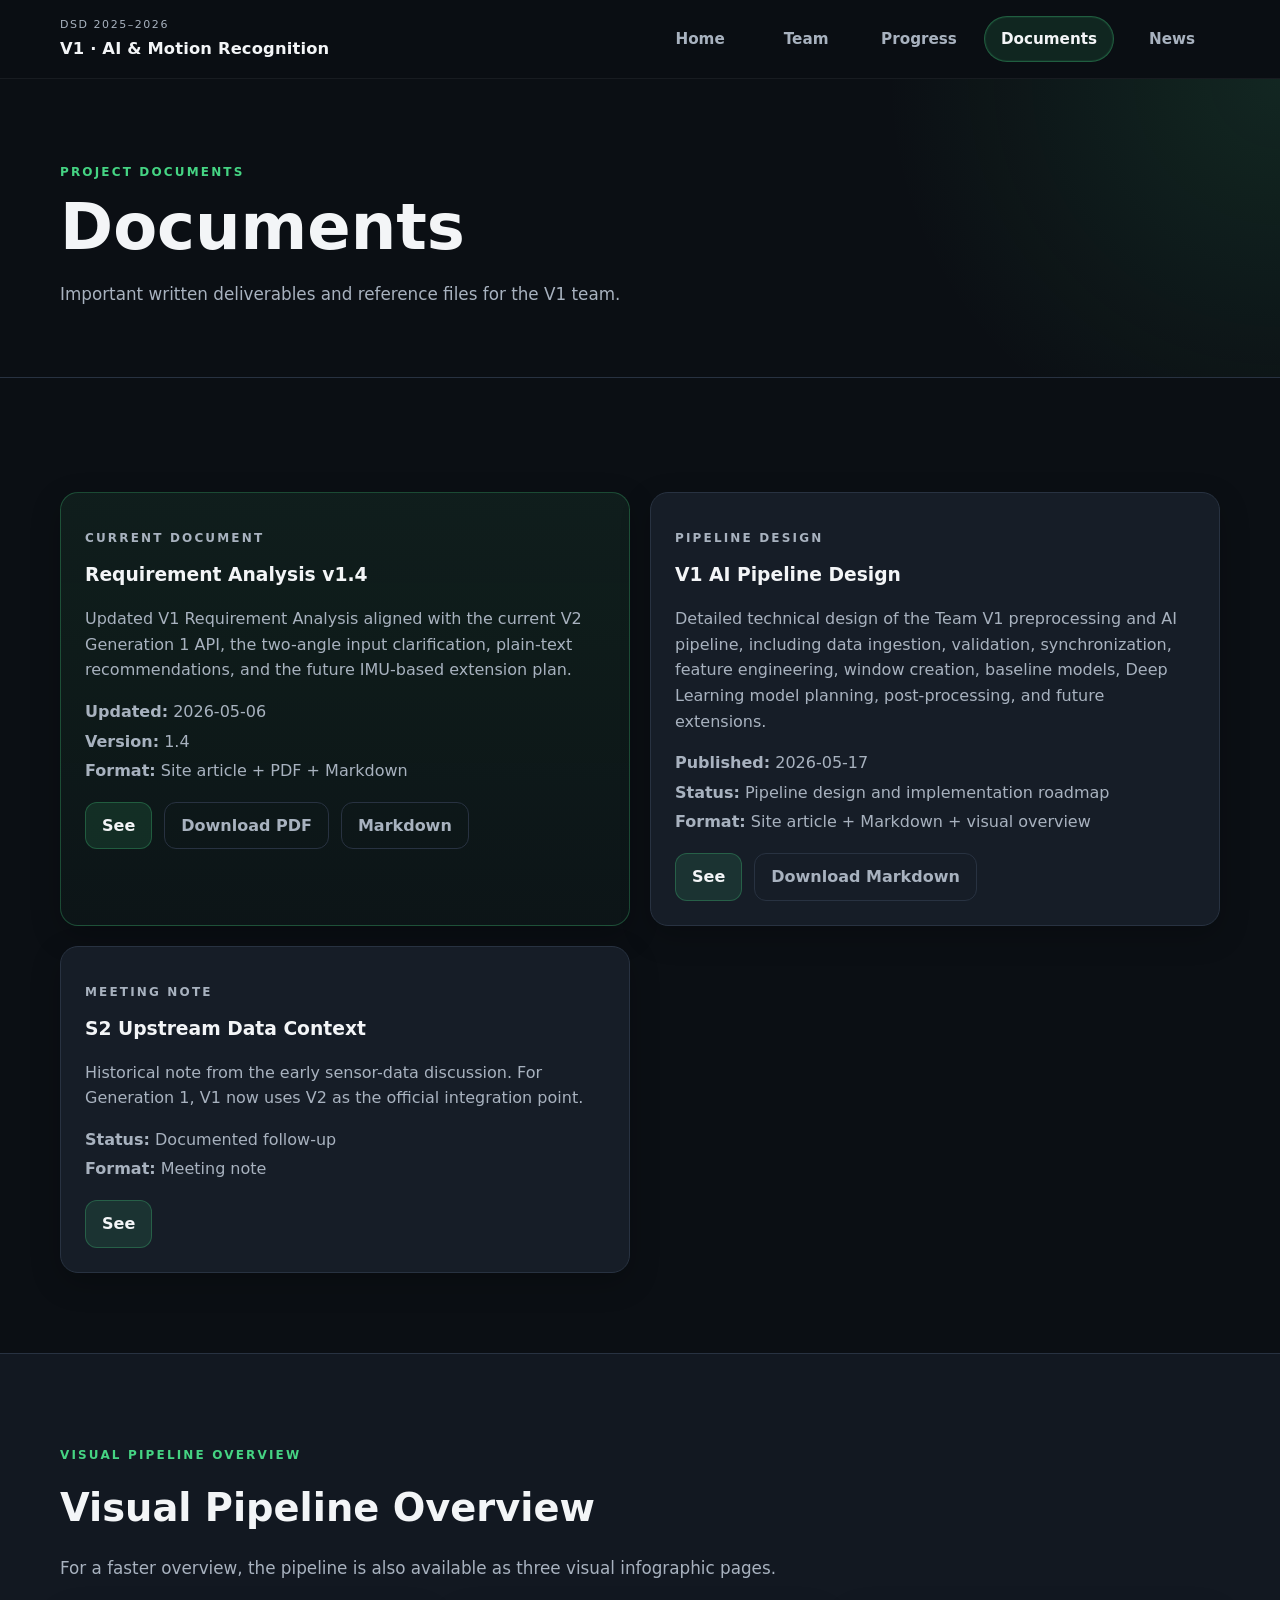
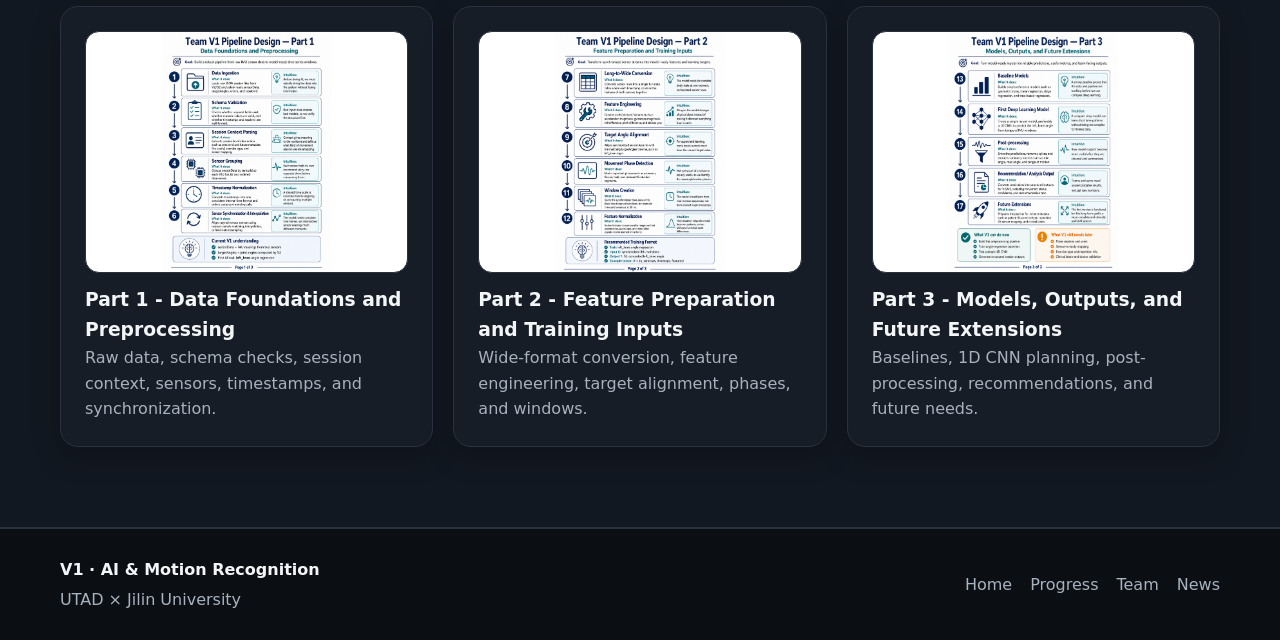
==== commit 6821448a: "Add V1 pipeline design materials" ====
--- a/documents.html
+++ b/documents.html
@@ -110,6 +110,27 @@
         </div>
 
         <div class="card document-card">
+          <p class="section-number">PIPELINE DESIGN</p>
+          <h3>V1 AI Pipeline Design</h3>
+          <p>
+            Detailed technical design of the Team V1 preprocessing and AI pipeline, including data ingestion,
+            validation, synchronization, feature engineering, window creation, baseline models, Deep Learning
+            model planning, post-processing, and future extensions.
+          </p>
+
+          <div class="doc-meta">
+            <p><strong>Published:</strong> 2026-05-17</p>
+            <p><strong>Status:</strong> Pipeline design and implementation roadmap</p>
+            <p><strong>Format:</strong> Site article + Markdown + visual overview</p>
+          </div>
+
+          <div class="doc-actions">
+            <button class="doc-button" type="button" data-overlay-target="pipelineOverlay">See</button>
+            <a class="doc-button secondary" href="assets/docs/v1-pipeline-design.md" download>Download Markdown</a>
+          </div>
+        </div>
+
+        <div class="card document-card">
           <p class="section-number">MEETING NOTE</p>
           <h3>S2 Upstream Data Context</h3>
           <p>
@@ -126,6 +147,42 @@
             <button class="doc-button" type="button" data-overlay-target="s2MeetingOverlay">See</button>
           </div>
         </div>
+      </div>
+    </div>
+  </section>
+
+  <section class="section alt" id="visualPipelineOverview">
+    <div class="container">
+      <p class="section-number">VISUAL PIPELINE OVERVIEW</p>
+      <h2>Visual Pipeline Overview</h2>
+      <p class="section-intro">
+        For a faster overview, the pipeline is also available as three visual infographic pages.
+      </p>
+
+      <div class="pipeline-preview-grid">
+        <a class="card pipeline-preview-card" href="assets/img/pipeline/v1-pipeline-part-1.png" target="_blank" rel="noopener">
+          <img src="assets/img/pipeline/v1-pipeline-part-1.png" alt="Team V1 Pipeline Design Part 1: Data Foundations and Preprocessing" />
+          <div>
+            <h3>Part 1 - Data Foundations and Preprocessing</h3>
+            <p>Raw data, schema checks, session context, sensors, timestamps, and synchronization.</p>
+          </div>
+        </a>
+
+        <a class="card pipeline-preview-card" href="assets/img/pipeline/v1-pipeline-part-2.png" target="_blank" rel="noopener">
+          <img src="assets/img/pipeline/v1-pipeline-part-2.png" alt="Team V1 Pipeline Design Part 2: Feature Preparation and Training Inputs" />
+          <div>
+            <h3>Part 2 - Feature Preparation and Training Inputs</h3>
+            <p>Wide-format conversion, feature engineering, target alignment, phases, and windows.</p>
+          </div>
+        </a>
+
+        <a class="card pipeline-preview-card" href="assets/img/pipeline/v1-pipeline-part-3.png" target="_blank" rel="noopener">
+          <img src="assets/img/pipeline/v1-pipeline-part-3.png" alt="Team V1 Pipeline Design Part 3: Models, Outputs, and Future Extensions" />
+          <div>
+            <h3>Part 3 - Models, Outputs, and Future Extensions</h3>
+            <p>Baselines, 1D CNN planning, post-processing, recommendations, and future needs.</p>
+          </div>
+        </a>
       </div>
     </div>
   </section>
@@ -240,6 +297,30 @@
     </div>
   </div>
 
+  <div class="doc-overlay" id="pipelineOverlay" role="dialog" aria-modal="true" aria-labelledby="pipelineTitle">
+    <div class="doc-overlay-inner">
+      <div class="doc-overlay-topbar">
+        <div>
+          <p class="section-number">PIPELINE DESIGN</p>
+          <h2 id="pipelineTitle">V1 AI Pipeline Design</h2>
+          <p class="doc-summary-text">
+            Rendered site article for the Team V1 preprocessing and AI pipeline design.
+          </p>
+        </div>
+
+        <div class="doc-overlay-actions">
+          <a class="doc-button" href="assets/docs/v1-pipeline-design.html">Open full page</a>
+          <a class="doc-button secondary" href="assets/docs/v1-pipeline-design.md" download>Download Markdown</a>
+          <button class="doc-close-button" type="button" data-overlay-close>Close</button>
+        </div>
+      </div>
+
+      <div class="doc-overlay-content frame-content">
+        <iframe class="doc-overlay-frame" src="assets/docs/v1-pipeline-design.html" title="V1 AI Pipeline Design"></iframe>
+      </div>
+    </div>
+  </div>
+
   <footer class="footer">
     <div class="container footer-wrap">
       <div>
--- a/style.css
+++ b/style.css
@@ -1061,3 +1061,51 @@
   cursor: pointer;
   font: inherit;
 }
+
+.pipeline-preview-grid {
+  display: grid;
+  grid-template-columns: repeat(3, minmax(0, 1fr));
+  gap: 20px;
+  margin-top: 24px;
+}
+
+.pipeline-preview-card {
+  display: grid;
+  gap: 12px;
+  color: inherit;
+  transition: transform 0.2s ease, border-color 0.2s ease;
+}
+
+.pipeline-preview-card:hover {
+  transform: translateY(-4px);
+  border-color: rgba(69, 212, 131, 0.28);
+}
+
+.pipeline-preview-card img {
+  width: 100%;
+  aspect-ratio: 4 / 3;
+  object-fit: contain;
+  display: block;
+  border: 1px solid var(--line);
+  border-radius: 14px;
+  background: #fff;
+}
+
+.pipeline-preview-card h3 {
+  margin: 0;
+}
+
+.pipeline-preview-card p {
+  margin: 0;
+  color: var(--muted);
+}
+
+.news-actions {
+  margin-top: 16px;
+}
+
+@media (max-width: 980px) {
+  .pipeline-preview-grid {
+    grid-template-columns: 1fr;
+  }
+}
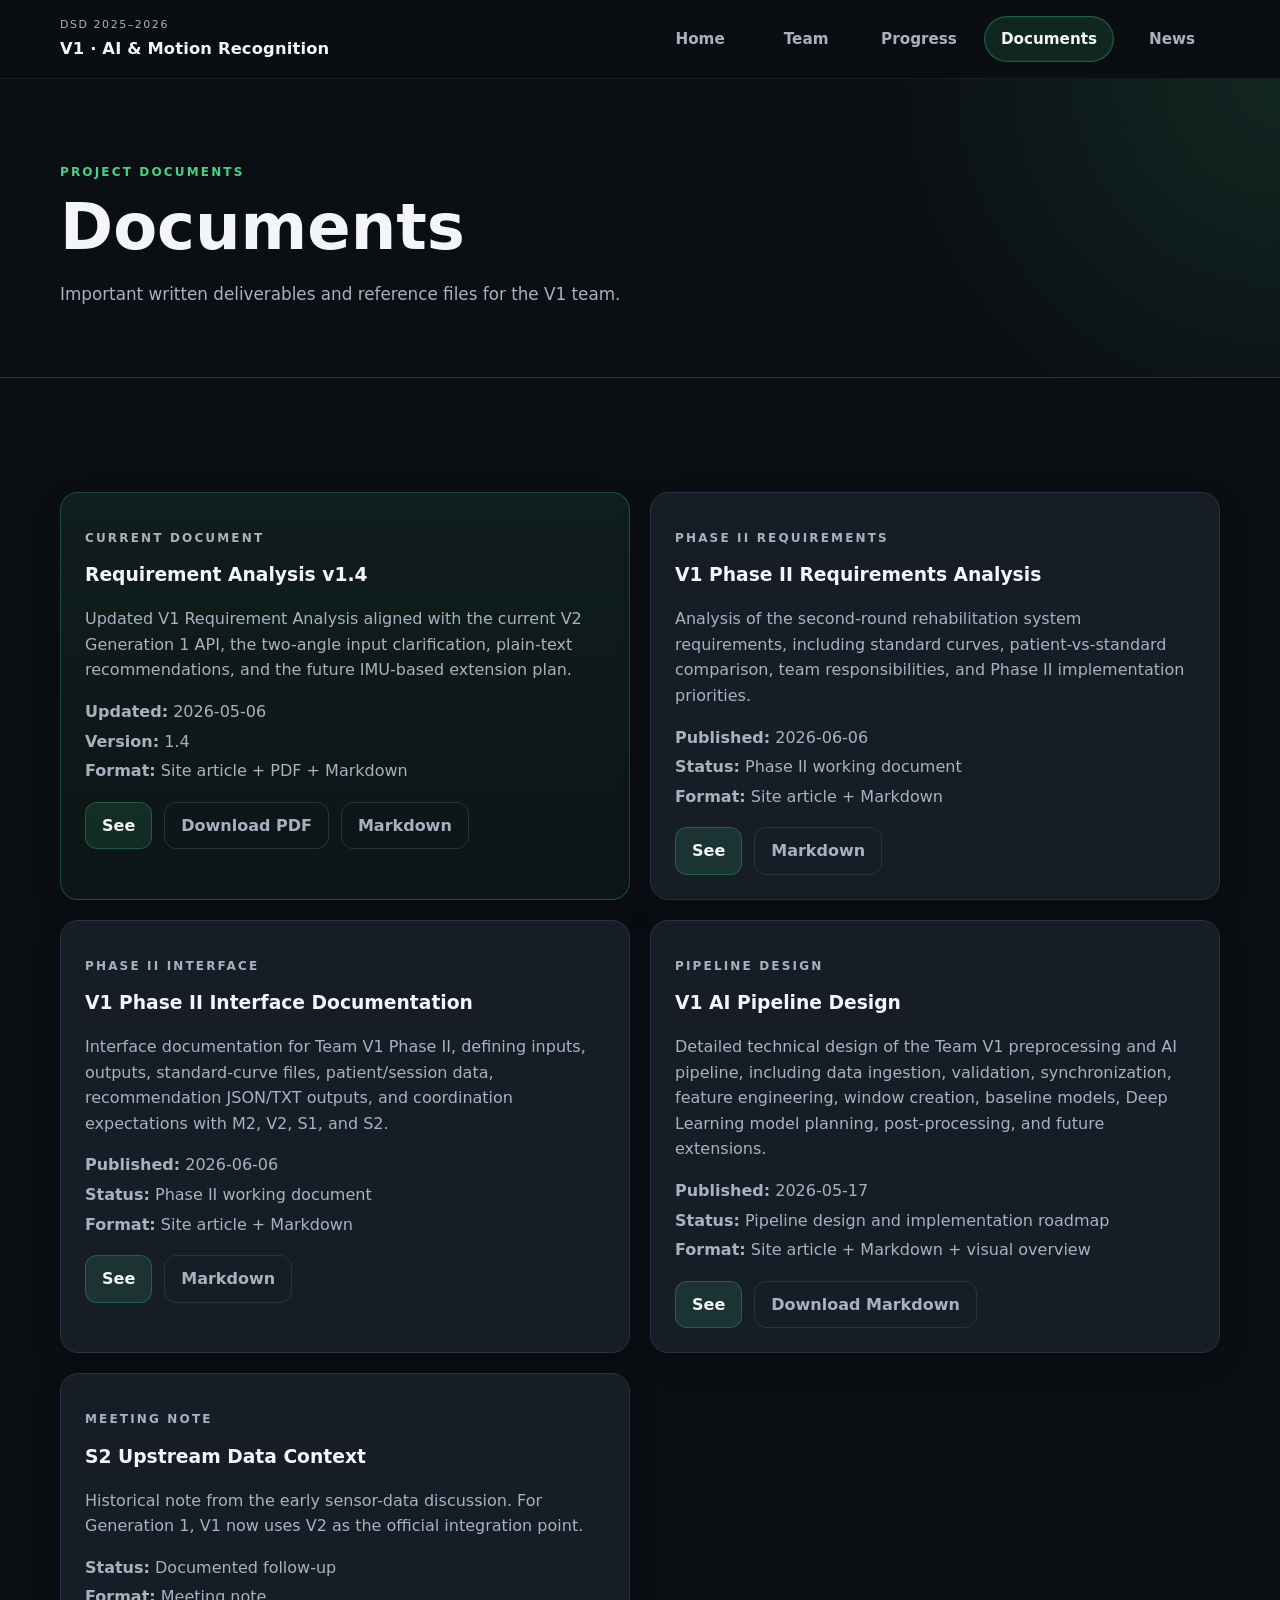
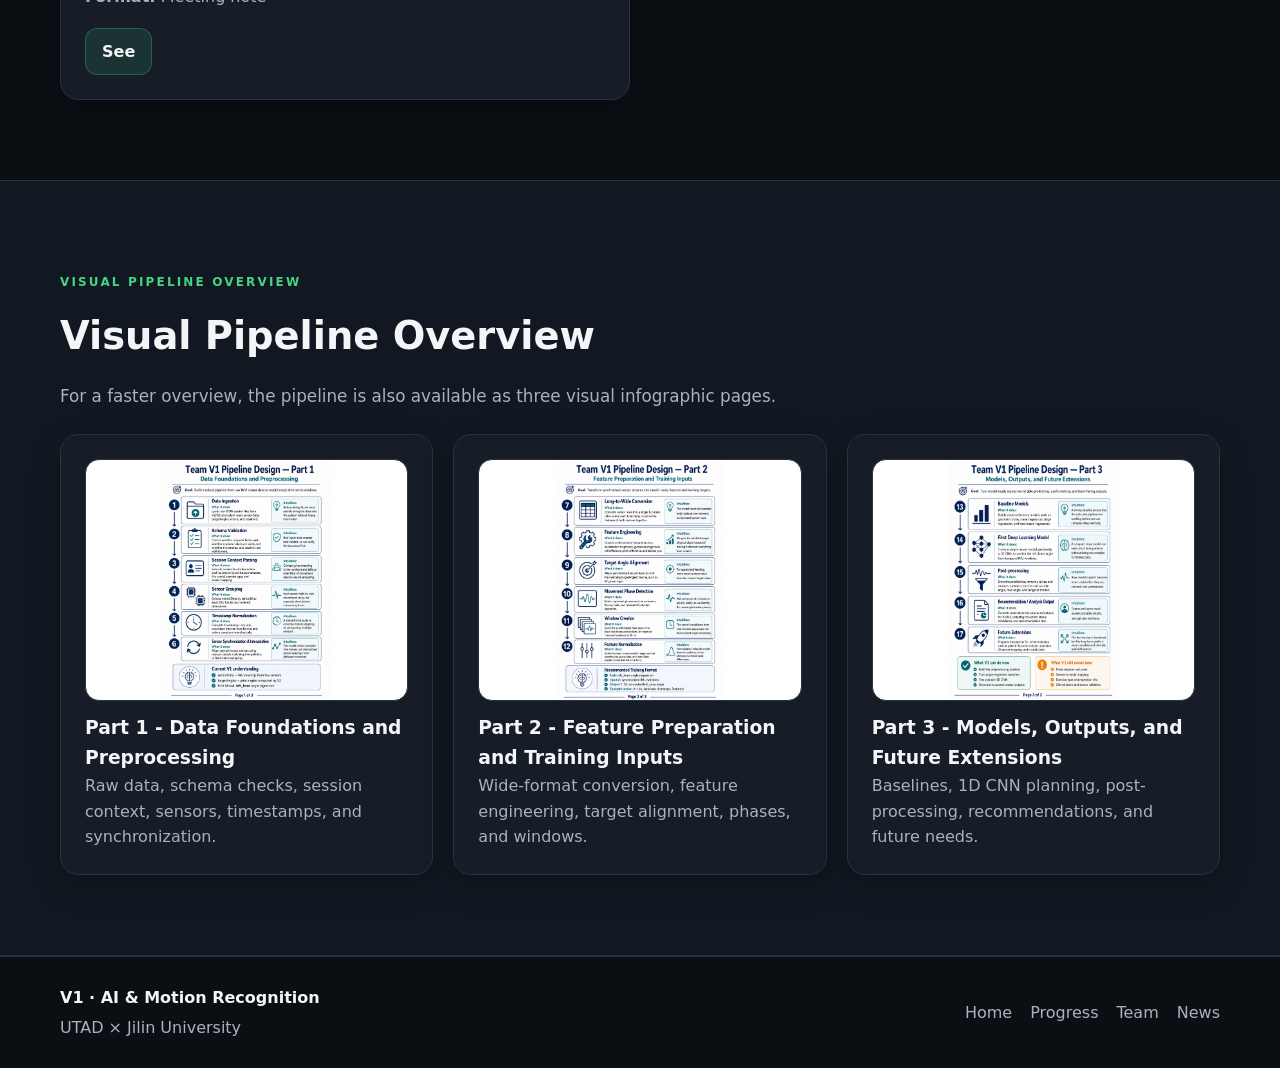
==== commit 3f6d3558: "Publish Phase II documentation" ====
--- a/documents.html
+++ b/documents.html
@@ -106,6 +106,47 @@
             <button class="doc-button" type="button" data-overlay-target="requirementOverlay">See</button>
             <a class="doc-button secondary" href="assets/docs/V1_Requirement_Analysis_v1_4_Updated.pdf" download>Download PDF</a>
             <a class="doc-button secondary" href="assets/docs/V1_Requirement_Analysis_v1_4_Updated.md">Markdown</a>
+          </div>
+        </div>
+
+        <div class="card document-card">
+          <p class="section-number">PHASE II REQUIREMENTS</p>
+          <h3>V1 Phase II Requirements Analysis</h3>
+          <p>
+            Analysis of the second-round rehabilitation system requirements, including standard curves,
+            patient-vs-standard comparison, team responsibilities, and Phase II implementation priorities.
+          </p>
+
+          <div class="doc-meta">
+            <p><strong>Published:</strong> 2026-06-06</p>
+            <p><strong>Status:</strong> Phase II working document</p>
+            <p><strong>Format:</strong> Site article + Markdown</p>
+          </div>
+
+          <div class="doc-actions">
+            <button class="doc-button" type="button" data-overlay-target="phase2RequirementsOverlay">See</button>
+            <a class="doc-button secondary" href="assets/docs/v1_phase2_requirements_analysis.md">Markdown</a>
+          </div>
+        </div>
+
+        <div class="card document-card">
+          <p class="section-number">PHASE II INTERFACE</p>
+          <h3>V1 Phase II Interface Documentation</h3>
+          <p>
+            Interface documentation for Team V1 Phase II, defining inputs, outputs, standard-curve files,
+            patient/session data, recommendation JSON/TXT outputs, and coordination expectations with
+            M2, V2, S1, and S2.
+          </p>
+
+          <div class="doc-meta">
+            <p><strong>Published:</strong> 2026-06-06</p>
+            <p><strong>Status:</strong> Phase II working document</p>
+            <p><strong>Format:</strong> Site article + Markdown</p>
+          </div>
+
+          <div class="doc-actions">
+            <button class="doc-button" type="button" data-overlay-target="phase2InterfaceOverlay">See</button>
+            <a class="doc-button secondary" href="assets/docs/V1_Phase2_Interface_Documentation.md">Markdown</a>
           </div>
         </div>
 
@@ -297,6 +338,54 @@
     </div>
   </div>
 
+  <div class="doc-overlay" id="phase2RequirementsOverlay" role="dialog" aria-modal="true" aria-labelledby="phase2RequirementsTitle">
+    <div class="doc-overlay-inner">
+      <div class="doc-overlay-topbar">
+        <div>
+          <p class="section-number">PHASE II DOCUMENT</p>
+          <h2 id="phase2RequirementsTitle">V1 Phase II Requirements Analysis</h2>
+          <p class="doc-summary-text">
+            Rendered site article generated from the Phase II requirements Markdown document.
+          </p>
+        </div>
+
+        <div class="doc-overlay-actions">
+          <a class="doc-button" href="assets/docs/v1-phase2-requirements-analysis.html">Open full page</a>
+          <a class="doc-button secondary" href="assets/docs/v1_phase2_requirements_analysis.md">Markdown</a>
+          <button class="doc-close-button" type="button" data-overlay-close>Close</button>
+        </div>
+      </div>
+
+      <div class="doc-overlay-content frame-content">
+        <iframe class="doc-overlay-frame" src="assets/docs/v1-phase2-requirements-analysis.html" title="V1 Phase II Requirements Analysis"></iframe>
+      </div>
+    </div>
+  </div>
+
+  <div class="doc-overlay" id="phase2InterfaceOverlay" role="dialog" aria-modal="true" aria-labelledby="phase2InterfaceTitle">
+    <div class="doc-overlay-inner">
+      <div class="doc-overlay-topbar">
+        <div>
+          <p class="section-number">PHASE II DOCUMENT</p>
+          <h2 id="phase2InterfaceTitle">V1 Phase II Interface Documentation</h2>
+          <p class="doc-summary-text">
+            Rendered site article generated from the Phase II interface Markdown document.
+          </p>
+        </div>
+
+        <div class="doc-overlay-actions">
+          <a class="doc-button" href="assets/docs/v1-phase2-interface-documentation.html">Open full page</a>
+          <a class="doc-button secondary" href="assets/docs/V1_Phase2_Interface_Documentation.md">Markdown</a>
+          <button class="doc-close-button" type="button" data-overlay-close>Close</button>
+        </div>
+      </div>
+
+      <div class="doc-overlay-content frame-content">
+        <iframe class="doc-overlay-frame" src="assets/docs/v1-phase2-interface-documentation.html" title="V1 Phase II Interface Documentation"></iframe>
+      </div>
+    </div>
+  </div>
+
   <div class="doc-overlay" id="pipelineOverlay" role="dialog" aria-modal="true" aria-labelledby="pipelineTitle">
     <div class="doc-overlay-inner">
       <div class="doc-overlay-topbar">
